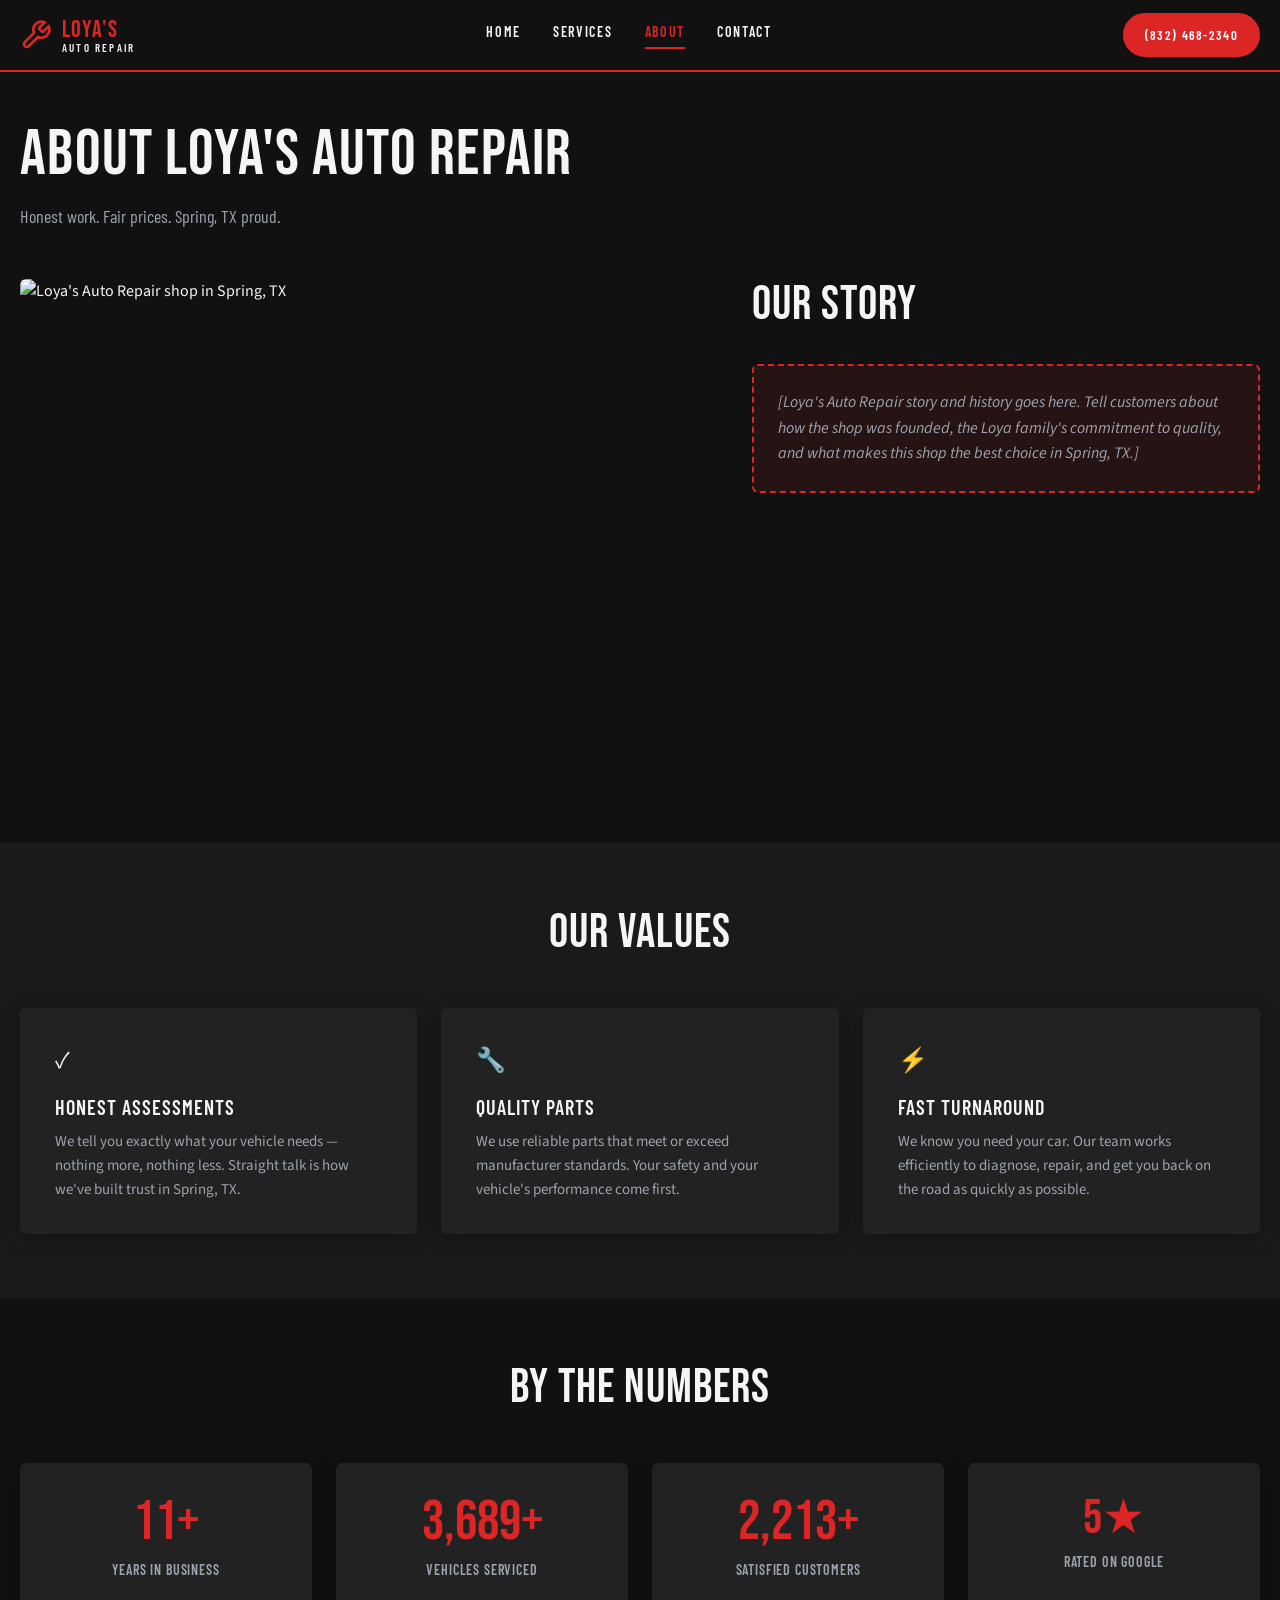
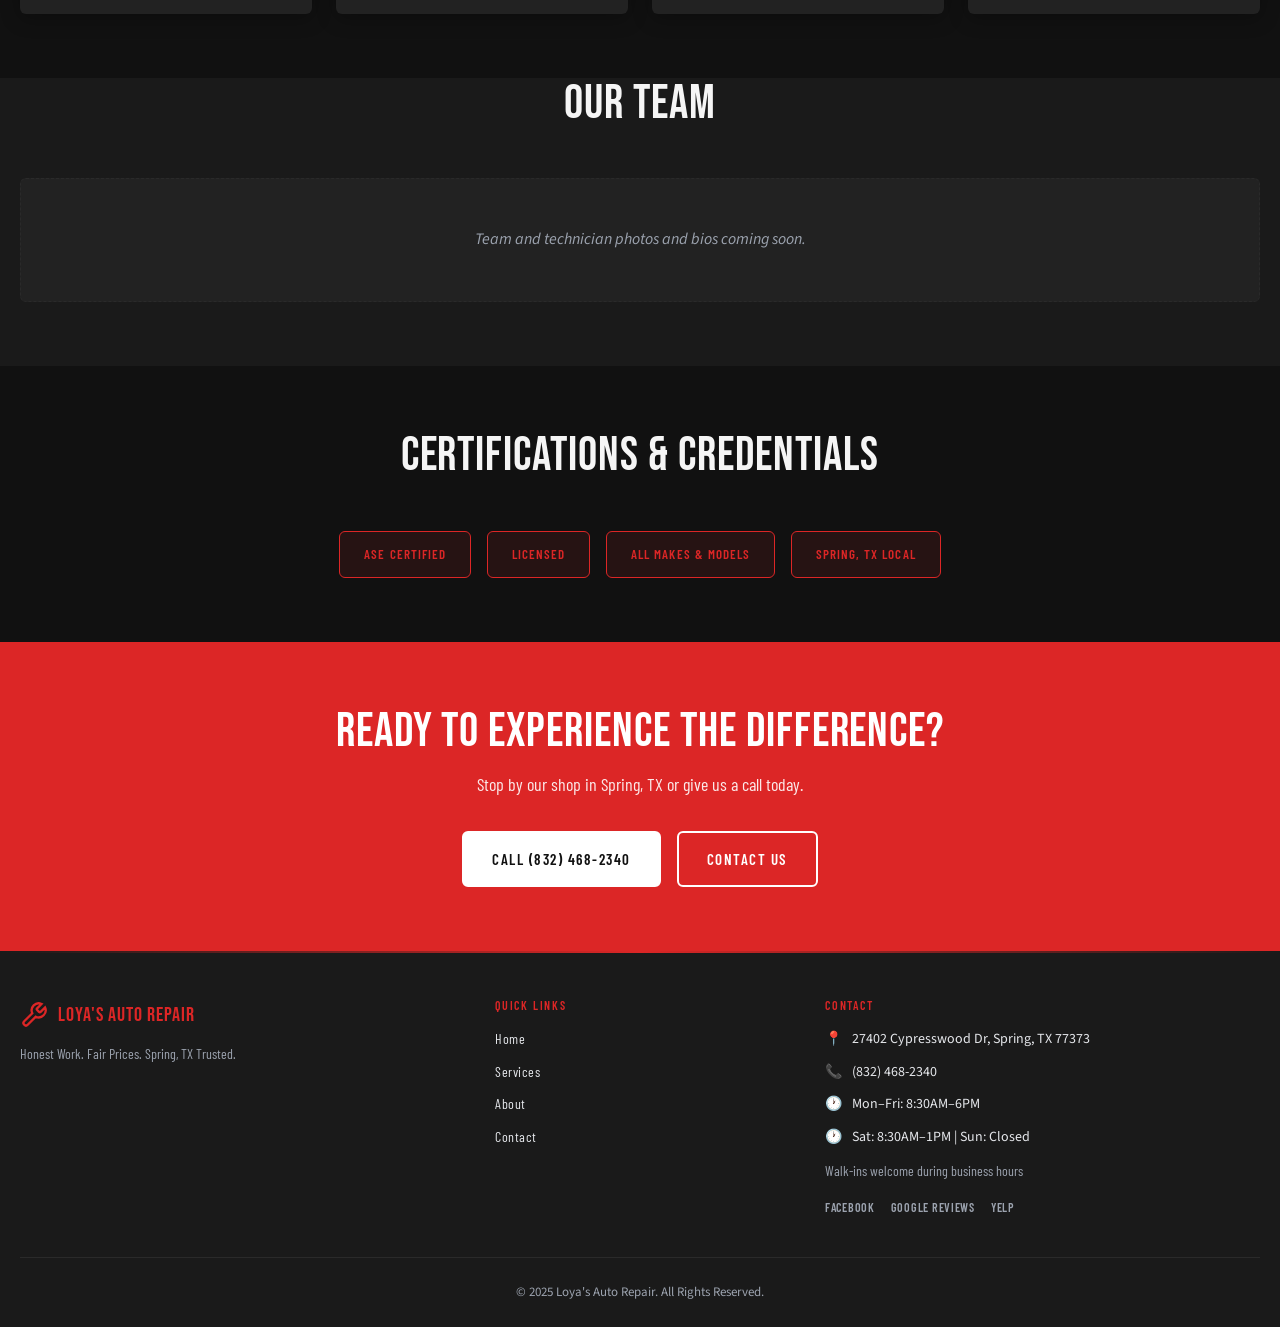
==== about.html @ 8fe856ef "Add Loya's Auto Repair multi-page website and Cursor skills" ====
<!DOCTYPE html>
<html lang="en">
<head>
  <meta charset="UTF-8">
  <meta name="viewport" content="width=device-width, initial-scale=1.0">
  <meta name="description" content="About Loya's Auto Repair — honest work, fair prices, and Spring, TX pride. Learn our story and values.">
  <title>About Us | Loya's Auto Repair — Spring, TX</title>
  <link rel="icon" type="image/svg+xml" href="data:image/svg+xml,%3Csvg xmlns='http://www.w3.org/2000/svg' viewBox='0 0 24 24' fill='none' stroke='%23dc2626' stroke-width='2'%3E%3Cpath d='M14.7 6.3a1 1 0 000 1.4l1.6 1.6a1 1 0 001.4 0l3.77-3.77a6 6 0 01-7.94 7.94l-6.91 6.91a2.12 2.12 0 01-3-3l6.91-6.91a6 6 0 017.94-7.94l-3.76 3.76z'/%3E%3C/svg%3E">
  <link rel="preconnect" href="https://fonts.googleapis.com">
  <link rel="preconnect" href="https://fonts.gstatic.com" crossorigin>
  <link href="https://fonts.googleapis.com/css2?family=Barlow+Condensed:wght@400;600&family=Bebas+Neue&family=Source+Sans+Pro:ital,wght@0,400;0,600;1,400&display=swap" rel="stylesheet">
  <link rel="stylesheet" href="style.css">
</head>
<body>

  <!-- ===================== NAVBAR ===================== -->
  <header class="navbar" role="banner">
    <div class="navbar__inner">
      <a href="index.html" class="navbar__logo" aria-label="Loya's Auto Repair — Home">
        <svg class="navbar__logo-icon" viewBox="0 0 24 24" fill="none" stroke="currentColor" stroke-width="2" aria-hidden="true">
          <path d="M14.7 6.3a1 1 0 000 1.4l1.6 1.6a1 1 0 001.4 0l3.77-3.77a6 6 0 01-7.94 7.94l-6.91 6.91a2.12 2.12 0 01-3-3l6.91-6.91a6 6 0 017.94-7.94l-3.76 3.76z"/>
        </svg>
        <div class="navbar__logo-text">
          <span class="navbar__logo-name">LOYA'S</span>
          <span class="navbar__logo-tag">Auto Repair</span>
        </div>
      </a>
      <nav class="navbar__nav" aria-label="Main navigation">
        <a href="index.html" class="navbar__link" data-nav-link>Home</a>
        <a href="services.html" class="navbar__link" data-nav-link>Services</a>
        <a href="about.html" class="navbar__link" data-nav-link>About</a>
        <a href="contact.html" class="navbar__link" data-nav-link>Contact</a>
      </nav>
      <div class="navbar__actions">
        <a href="tel:+18324682340" class="btn btn--primary btn--nav" aria-label="Call Loya's Auto Repair at 832-468-2340">(832) 468-2340</a>
      </div>
      <button class="navbar__toggle" aria-label="Open menu" aria-expanded="false" aria-controls="mobile-menu">
        <span class="navbar__toggle-bar"></span>
        <span class="navbar__toggle-bar"></span>
        <span class="navbar__toggle-bar"></span>
      </button>
    </div>
  </header>

  <nav id="mobile-menu" class="mobile-menu" aria-label="Mobile navigation">
    <a href="index.html" class="mobile-menu__link" data-nav-link>Home</a>
    <a href="services.html" class="mobile-menu__link" data-nav-link>Services</a>
    <a href="about.html" class="mobile-menu__link" data-nav-link>About</a>
    <a href="contact.html" class="mobile-menu__link" data-nav-link>Contact</a>
    <a href="tel:+18324682340" class="btn btn--primary">(832) 468-2340</a>
  </nav>

  <main>

    <!-- ===================== PAGE HERO ===================== -->
    <section class="page-hero">
      <div class="container animate-on-scroll">
        <h1 class="page-hero__title">ABOUT LOYA'S AUTO REPAIR</h1>
        <p class="page-hero__subtitle">Honest work. Fair prices. Spring, TX proud.</p>
      </div>
    </section>

    <!-- ===================== OUR STORY ===================== -->
    <section class="section" style="padding-top: 0;" aria-labelledby="story-heading">
      <div class="container">
        <div class="split split--50-50">
          <div class="animate-on-scroll">
            <img
              src="https://placehold.co/700x500/111111/dc2626?text=Loya's+Auto+Repair"
              alt="Loya's Auto Repair shop in Spring, TX"
              class="story-image"
              width="700"
              height="500"
              loading="lazy">
          </div>
          <div class="animate-on-scroll" data-delay="2">
            <h2 id="story-heading" class="section-title mb-2">OUR STORY</h2>

            <!-- ================================================
                 OUR STORY — ADD YOUR CONTENT HERE
                 Replace with real shop history and story.
                 ================================================ -->
            <p class="story-placeholder">
              [Loya's Auto Repair story and history goes here. Tell customers about how the shop was founded, the Loya family's commitment to quality, and what makes this shop the best choice in Spring, TX.]
            </p>
          </div>
        </div>
      </div>
    </section>

    <!-- ===================== OUR VALUES ===================== -->
    <section class="section" style="background: var(--bg-secondary);" aria-labelledby="values-heading">
      <div class="container">
        <div class="section-header animate-on-scroll">
          <h2 id="values-heading" class="section-title">OUR VALUES</h2>
        </div>
        <div class="values-grid">
          <article class="card animate-on-scroll" data-delay="1">
            <span class="feature-item__icon" style="font-size: 1.5rem; margin-bottom: 1rem; display: block;" aria-hidden="true">✓</span>
            <h3 class="card__title">Honest Assessments</h3>
            <p class="card__text">We tell you exactly what your vehicle needs — nothing more, nothing less. Straight talk is how we've built trust in Spring, TX.</p>
          </article>
          <article class="card animate-on-scroll" data-delay="2">
            <span class="feature-item__icon" style="font-size: 1.5rem; margin-bottom: 1rem; display: block;" aria-hidden="true">🔧</span>
            <h3 class="card__title">Quality Parts</h3>
            <p class="card__text">We use reliable parts that meet or exceed manufacturer standards. Your safety and your vehicle's performance come first.</p>
          </article>
          <article class="card animate-on-scroll" data-delay="3">
            <span class="feature-item__icon" style="font-size: 1.5rem; margin-bottom: 1rem; display: block;" aria-hidden="true">⚡</span>
            <h3 class="card__title">Fast Turnaround</h3>
            <p class="card__text">We know you need your car. Our team works efficiently to diagnose, repair, and get you back on the road as quickly as possible.</p>
          </article>
        </div>
      </div>
    </section>

    <!-- ===================== BY THE NUMBERS ===================== -->
    <section class="section" aria-labelledby="stats-heading">
      <div class="container">
        <div class="section-header animate-on-scroll">
          <h2 id="stats-heading" class="section-title">BY THE NUMBERS</h2>
        </div>
        <div class="stats-grid">
          <div class="stat-item animate-on-scroll" data-delay="1">
            <div class="stat-item__number" data-count="15" data-suffix="+">0</div>
            <div class="stat-item__label">Years in Business</div>
          </div>
          <div class="stat-item animate-on-scroll" data-delay="2">
            <div class="stat-item__number" data-count="5000" data-suffix="+">0</div>
            <div class="stat-item__label">Vehicles Serviced</div>
          </div>
          <div class="stat-item animate-on-scroll" data-delay="3">
            <div class="stat-item__number" data-count="3000" data-suffix="+">0</div>
            <div class="stat-item__label">Satisfied Customers</div>
          </div>
          <div class="stat-item animate-on-scroll" data-delay="4">
            <div class="stat-item__number" style="font-size: clamp(2rem, 4vw, 3rem);">5★</div>
            <div class="stat-item__label">Rated on Google</div>
          </div>
        </div>
      </div>
    </section>

    <!-- ===================== TEAM ===================== -->
    <!-- Add team/technician photos and bios when ready -->
    <section class="section" style="background: var(--bg-secondary); padding-top: 0;" aria-labelledby="team-heading">
      <div class="container">
        <div class="section-header animate-on-scroll">
          <h2 id="team-heading" class="section-title">OUR TEAM</h2>
        </div>
        <div class="team-placeholder animate-on-scroll">
          <p>Team and technician photos and bios coming soon.</p>
        </div>
      </div>
    </section>

    <!-- ===================== CERTIFICATIONS ===================== -->
    <!-- Update with real certifications -->
    <section class="section" aria-labelledby="cert-heading">
      <div class="container">
        <div class="section-header animate-on-scroll">
          <h2 id="cert-heading" class="section-title">CERTIFICATIONS &amp; CREDENTIALS</h2>
        </div>
        <div class="cert-row animate-on-scroll">
          <span class="cert-badge">ASE Certified</span>
          <span class="cert-badge">Licensed</span>
          <span class="cert-badge">All Makes &amp; Models</span>
          <span class="cert-badge">Spring, TX Local</span>
        </div>
      </div>
    </section>

    <!-- ===================== CTA ===================== -->
    <section class="cta-banner" aria-labelledby="about-cta">
      <div class="container animate-on-scroll">
        <h2 id="about-cta" class="cta-banner__title">READY TO EXPERIENCE THE DIFFERENCE?</h2>
        <p class="cta-banner__text">Stop by our shop in Spring, TX or give us a call today.</p>
        <div class="btn-group">
          <a href="tel:+18324682340" class="btn btn--white">Call (832) 468-2340</a>
          <a href="contact.html" class="btn btn--outline-white">Contact Us</a>
        </div>
      </div>
    </section>

  </main>

  <!-- ===================== FOOTER ===================== -->
  <footer class="footer" role="contentinfo">
    <div class="container">
      <div class="footer__grid">
        <div>
          <div class="footer__logo">
            <svg width="28" height="28" viewBox="0 0 24 24" fill="none" stroke="#dc2626" stroke-width="2" aria-hidden="true">
              <path d="M14.7 6.3a1 1 0 000 1.4l1.6 1.6a1 1 0 001.4 0l3.77-3.77a6 6 0 01-7.94 7.94l-6.91 6.91a2.12 2.12 0 01-3-3l6.91-6.91a6 6 0 017.94-7.94l-3.76 3.76z"/>
            </svg>
            <span class="navbar__logo-name" style="font-size: 1.25rem;">LOYA'S AUTO REPAIR</span>
          </div>
          <p class="footer__tagline">Honest Work. Fair Prices. Spring, TX Trusted.</p>
        </div>
        <div>
          <h3 class="footer__heading">Quick Links</h3>
          <nav class="footer__links" aria-label="Footer navigation">
            <a href="index.html" class="footer__link">Home</a>
            <a href="services.html" class="footer__link">Services</a>
            <a href="about.html" class="footer__link">About</a>
            <a href="contact.html" class="footer__link">Contact</a>
          </nav>
        </div>
        <div>
          <h3 class="footer__heading">Contact</h3>
          <div class="footer__contact-item">
            <span aria-hidden="true">📍</span>
            <a href="https://www.google.com/maps/search/?api=1&query=27402+Cypresswood+Dr,+Spring,+TX+77373" target="_blank" rel="noopener noreferrer">27402 Cypresswood Dr, Spring, TX 77373</a>
          </div>
          <div class="footer__contact-item">
            <span aria-hidden="true">📞</span>
            <a href="tel:+18324682340">(832) 468-2340</a>
          </div>
          <div class="footer__contact-item">
            <span aria-hidden="true">🕐</span>
            <span>Mon–Fri: 8:30AM–6PM</span>
          </div>
          <div class="footer__contact-item">
            <span aria-hidden="true">🕐</span>
            <span>Sat: 8:30AM–1PM | Sun: Closed</span>
          </div>
          <p class="footer__tagline" style="margin-top: 0.75rem;">Walk-ins welcome during business hours</p>
          <div class="footer__social">
            <a href="#" class="footer__social-link" aria-label="Facebook (placeholder)">Facebook</a>
            <a href="#" class="footer__social-link" aria-label="Google Reviews (placeholder)">Google Reviews</a>
            <a href="#" class="footer__social-link" aria-label="Yelp (placeholder)">Yelp</a>
          </div>
        </div>
      </div>
      <div class="footer__bottom">
        <p>&copy; 2025 Loya's Auto Repair. All Rights Reserved.</p>
      </div>
    </div>
  </footer>

  <script src="main.js"></script>
</body>
</html>
---- style.css ----
/* ==========================================================================
   Loya's Auto Repair — Shared Styles
   Mobile-first | Breakpoints: 480px | 768px | 1024px | 1280px
   ========================================================================== */

/* --------------------------------------------------------------------------
   CSS Variables
   -------------------------------------------------------------------------- */
:root {
  --bg-primary: #111111;
  --bg-secondary: #1a1a1a;
  --bg-card: #222222;
  --bg-light: #f5f5f5;
  --accent: #dc2626;
  --accent-hover: #ef4444;
  --accent-light: rgba(220, 38, 38, 0.1);
  --silver: #9ca3af;
  --silver-light: #e5e7eb;
  --text-primary: #f5f5f5;
  --text-dark: #111111;
  --text-secondary: #9ca3af;
  --border: #2a2a2a;
  --radius: 6px;
  --font-display: 'Bebas Neue', sans-serif;
  --font-sub: 'Barlow Condensed', sans-serif;
  --font-body: 'Source Sans Pro', sans-serif;
  --shadow: 0 4px 20px rgba(0, 0, 0, 0.3);
  --shadow-hover: 0 8px 32px rgba(0, 0, 0, 0.5);
  --nav-height: 72px;
  --transition: 0.25s ease;
}

/* --------------------------------------------------------------------------
   Reset & Base
   -------------------------------------------------------------------------- */
*,
*::before,
*::after {
  box-sizing: border-box;
  margin: 0;
  padding: 0;
}

html {
  scroll-behavior: smooth;
  -webkit-text-size-adjust: 100%;
}

body {
  font-family: var(--font-body);
  font-size: 1rem;
  line-height: 1.6;
  color: var(--text-primary);
  background-color: var(--bg-primary);
  overflow-x: hidden;
}

img,
svg {
  display: block;
  max-width: 100%;
}

a {
  color: inherit;
  text-decoration: none;
}

ul {
  list-style: none;
}

button,
input,
select,
textarea {
  font: inherit;
  color: inherit;
}

/* Focus styles */
:focus-visible {
  outline: 2px solid var(--accent);
  outline-offset: 3px;
}

/* --------------------------------------------------------------------------
   Typography
   -------------------------------------------------------------------------- */
h1, h2, h3, h4 {
  font-family: var(--font-display);
  font-weight: 400;
  line-height: 1.1;
  letter-spacing: 0.02em;
}

.section-label {
  font-family: var(--font-sub);
  font-weight: 600;
  font-size: 0.875rem;
  letter-spacing: 0.15em;
  text-transform: uppercase;
  color: var(--accent);
}

.section-title {
  font-size: clamp(2rem, 5vw, 3rem);
  margin-bottom: 0.75rem;
}

.section-subtitle {
  font-family: var(--font-sub);
  font-size: 1.125rem;
  font-weight: 400;
  color: var(--text-secondary);
  max-width: 600px;
}

/* --------------------------------------------------------------------------
   Layout Utilities
   -------------------------------------------------------------------------- */
.container {
  width: 100%;
  max-width: 1280px;
  margin: 0 auto;
  padding: 0 1.25rem;
}

.section {
  padding: 4rem 0;
}

.section-header {
  text-align: center;
  margin-bottom: 3rem;
}

.section-header .section-subtitle {
  margin: 0.5rem auto 0;
}

/* --------------------------------------------------------------------------
   Buttons
   -------------------------------------------------------------------------- */
.btn {
  display: inline-flex;
  align-items: center;
  justify-content: center;
  gap: 0.5rem;
  font-family: var(--font-sub);
  font-weight: 600;
  font-size: 0.9375rem;
  letter-spacing: 0.1em;
  text-transform: uppercase;
  padding: 0.875rem 1.75rem;
  border-radius: var(--radius);
  border: 2px solid transparent;
  cursor: pointer;
  transition: background var(--transition), color var(--transition),
    border-color var(--transition), transform var(--transition),
    box-shadow var(--transition);
  white-space: nowrap;
}

.btn:hover {
  transform: translateY(-2px);
}

.btn--primary {
  background: var(--accent);
  color: #fff;
  border-color: var(--accent);
}

.btn--primary:hover {
  background: var(--accent-hover);
  border-color: var(--accent-hover);
}

.btn--outline-white {
  background: transparent;
  color: #fff;
  border-color: #fff;
}

.btn--outline-white:hover {
  background: #fff;
  color: var(--text-dark);
}

.btn--outline-red {
  background: transparent;
  color: var(--accent);
  border-color: var(--accent);
}

.btn--outline-red:hover {
  background: var(--accent);
  color: #fff;
}

.btn--white {
  background: #fff;
  color: var(--text-dark);
  border-color: #fff;
}

.btn--white:hover {
  background: var(--silver-light);
}

.btn--nav {
  padding: 0.625rem 1.25rem;
  border-radius: 999px;
  font-size: 0.8125rem;
}

.btn-group {
  display: flex;
  flex-wrap: wrap;
  gap: 1rem;
}

/* --------------------------------------------------------------------------
   Navbar
   -------------------------------------------------------------------------- */
.navbar {
  position: fixed;
  top: 0;
  left: 0;
  right: 0;
  z-index: 1000;
  height: var(--nav-height);
  background: var(--bg-primary);
  border-bottom: 2px solid var(--accent);
}

.navbar__inner {
  display: flex;
  align-items: center;
  justify-content: space-between;
  height: 100%;
  max-width: 1280px;
  margin: 0 auto;
  padding: 0 1.25rem;
}

.navbar__logo {
  display: flex;
  align-items: center;
  gap: 0.625rem;
}

.navbar__logo-icon {
  width: 32px;
  height: 32px;
  flex-shrink: 0;
  color: var(--accent);
}

.navbar__logo-text {
  display: flex;
  flex-direction: column;
  line-height: 1;
}

.navbar__logo-name {
  font-family: var(--font-display);
  font-size: 1.5rem;
  color: var(--accent);
  letter-spacing: 0.05em;
}

.navbar__logo-tag {
  font-family: var(--font-sub);
  font-weight: 600;
  font-size: 0.6875rem;
  letter-spacing: 0.2em;
  text-transform: uppercase;
  color: var(--text-primary);
}

.navbar__nav {
  display: none;
  align-items: center;
  gap: 2rem;
}

.navbar__link {
  font-family: var(--font-sub);
  font-weight: 600;
  font-size: 0.875rem;
  letter-spacing: 0.12em;
  text-transform: uppercase;
  color: var(--text-primary);
  padding-bottom: 4px;
  border-bottom: 2px solid transparent;
  transition: color var(--transition), border-color var(--transition);
}

.navbar__link:hover,
.navbar__link--active {
  color: var(--accent);
}

.navbar__link--active {
  border-bottom-color: var(--accent);
}

.navbar__actions {
  display: none;
  align-items: center;
  gap: 1.5rem;
}

.navbar__toggle {
  display: flex;
  flex-direction: column;
  justify-content: center;
  gap: 5px;
  width: 44px;
  height: 44px;
  background: none;
  border: none;
  cursor: pointer;
  padding: 8px;
}

.navbar__toggle-bar {
  display: block;
  width: 100%;
  height: 2px;
  background: var(--text-primary);
  transition: transform var(--transition), opacity var(--transition);
}

.navbar__toggle[aria-expanded="true"] .navbar__toggle-bar:nth-child(1) {
  transform: translateY(7px) rotate(45deg);
}

.navbar__toggle[aria-expanded="true"] .navbar__toggle-bar:nth-child(2) {
  opacity: 0;
}

.navbar__toggle[aria-expanded="true"] .navbar__toggle-bar:nth-child(3) {
  transform: translateY(-7px) rotate(-45deg);
}

/* Mobile menu */
.mobile-menu {
  position: fixed;
  top: var(--nav-height);
  left: 0;
  right: 0;
  bottom: 0;
  background: var(--bg-primary);
  z-index: 999;
  display: flex;
  flex-direction: column;
  align-items: center;
  justify-content: center;
  gap: 2rem;
  transform: translateY(-100%);
  opacity: 0;
  visibility: hidden;
  transition: transform 0.35s ease, opacity 0.35s ease, visibility 0.35s;
}

.mobile-menu.is-open {
  transform: translateY(0);
  opacity: 1;
  visibility: visible;
}

.mobile-menu__link {
  font-family: var(--font-sub);
  font-weight: 600;
  font-size: 1.5rem;
  letter-spacing: 0.15em;
  text-transform: uppercase;
  color: var(--text-primary);
  transition: color var(--transition);
}

.mobile-menu__link:hover,
.mobile-menu__link--active {
  color: var(--accent);
}

@media (min-width: 1024px) {
  .navbar__nav,
  .navbar__actions {
    display: flex;
  }

  .navbar__toggle {
    display: none;
  }
}

/* --------------------------------------------------------------------------
   Hero — Home
   -------------------------------------------------------------------------- */
.hero {
  position: relative;
  min-height: 100vh;
  display: flex;
  align-items: center;
  padding-top: var(--nav-height);
  background-color: var(--bg-primary);
  overflow: hidden;
}

/* Mechanical gear texture — CSS only */
.hero::before {
  content: '';
  position: absolute;
  inset: 0;
  background-image: url("data:image/svg+xml,%3Csvg xmlns='http://www.w3.org/2000/svg' width='80' height='80' viewBox='0 0 80 80'%3E%3Cg fill='none' stroke='%23ffffff' stroke-width='1'%3E%3Ccircle cx='40' cy='40' r='18'/%3E%3Ccircle cx='40' cy='40' r='8'/%3E%3Cpath d='M40 22v-6M40 64v-6M22 40h-6M64 40h-6M28.3 28.3l-4.2-4.2M55.9 55.9l-4.2-4.2M28.3 51.7l-4.2 4.2M55.9 24.1l-4.2 4.2'/%3E%3Crect x='36' y='10' width='8' height='6' rx='1'/%3E%3Crect x='36' y='64' width='8' height='6' rx='1'/%3E%3Crect x='10' y='36' width='6' height='8' rx='1'/%3E%3Crect x='64' y='36' width='6' height='8' rx='1'/%3E%3C/g%3E%3C/svg%3E");
  background-size: 80px 80px;
  opacity: 0.02;
  pointer-events: none;
}

.hero__content {
  position: relative;
  z-index: 1;
  max-width: 700px;
  padding: 3rem 0;
}

.hero__label {
  margin-bottom: 1rem;
}

.hero__title {
  font-size: clamp(2.75rem, 8vw, 5rem);
  margin-bottom: 1.25rem;
}

.hero__subtitle {
  font-family: var(--font-sub);
  font-size: clamp(1rem, 2.5vw, 1.25rem);
  font-weight: 400;
  color: var(--silver-light);
  margin-bottom: 2rem;
  max-width: 540px;
  line-height: 1.5;
}

.hero__badges {
  display: flex;
  flex-wrap: wrap;
  gap: 1.25rem 2rem;
  margin-top: 2.5rem;
}

.hero__badge {
  display: flex;
  align-items: center;
  gap: 0.5rem;
  font-family: var(--font-sub);
  font-size: 0.8125rem;
  font-weight: 600;
  letter-spacing: 0.08em;
  text-transform: uppercase;
  color: var(--silver-light);
}

.hero__badge-icon {
  color: var(--accent);
  font-size: 1rem;
}

.hero__scroll {
  position: absolute;
  bottom: 2rem;
  left: 50%;
  transform: translateX(-50%);
  color: var(--accent);
  animation: bounce 2s infinite;
}

@keyframes bounce {
  0%, 100% { transform: translateX(-50%) translateY(0); }
  50% { transform: translateX(-50%) translateY(8px); }
}

/* Page hero (inner pages) */
.page-hero {
  padding: calc(var(--nav-height) + 3rem) 0 3rem;
  background: var(--bg-primary);
  position: relative;
}

.page-hero--accent {
  border-left: 4px solid var(--accent);
  padding-left: 1.5rem;
}

.page-hero__title {
  font-size: clamp(2.5rem, 6vw, 4rem);
  margin-bottom: 0.75rem;
}

.page-hero__subtitle {
  font-family: var(--font-sub);
  font-size: 1.125rem;
  color: var(--text-secondary);
  max-width: 600px;
}

/* --------------------------------------------------------------------------
   Quick Info Bar
   -------------------------------------------------------------------------- */
.info-bar {
  background: var(--bg-secondary);
  padding: 1.5rem 0;
  border-top: 1px solid var(--border);
  border-bottom: 1px solid var(--border);
}

.info-bar__grid {
  display: grid;
  grid-template-columns: 1fr 1fr;
  gap: 1.25rem;
}

.info-bar__item {
  display: flex;
  align-items: flex-start;
  gap: 0.75rem;
}

.info-bar__icon {
  color: var(--accent);
  font-size: 1.125rem;
  flex-shrink: 0;
  margin-top: 2px;
}

.info-bar__text {
  font-family: var(--font-sub);
  font-size: 0.8125rem;
  font-weight: 600;
  letter-spacing: 0.04em;
  line-height: 1.4;
}

.info-bar__item a:hover {
  color: var(--accent);
}

@media (min-width: 768px) {
  .info-bar__grid {
    grid-template-columns: repeat(4, 1fr);
  }
}

/* --------------------------------------------------------------------------
   Service Cards
   -------------------------------------------------------------------------- */
.cards-grid {
  display: grid;
  grid-template-columns: 1fr;
  gap: 1.5rem;
}

.card {
  background: var(--bg-card);
  border-radius: var(--radius);
  padding: 2rem;
  box-shadow: var(--shadow);
  border-left: 3px solid transparent;
  transition: transform var(--transition), box-shadow var(--transition),
    border-color var(--transition);
}

.card:hover {
  transform: translateY(-4px);
  box-shadow: var(--shadow-hover);
  border-left-color: var(--accent);
}

.card__icon {
  width: 48px;
  height: 48px;
  color: var(--accent);
  margin-bottom: 1.25rem;
}

.card__title {
  font-family: var(--font-sub);
  font-weight: 600;
  font-size: 1.25rem;
  letter-spacing: 0.05em;
  text-transform: uppercase;
  margin-bottom: 0.75rem;
}

.card__text {
  color: var(--text-secondary);
  font-size: 0.9375rem;
}

@media (min-width: 768px) {
  .cards-grid {
    grid-template-columns: repeat(2, 1fr);
  }
}

@media (min-width: 1024px) {
  .cards-grid--4 {
    grid-template-columns: repeat(4, 1fr);
  }
}

/* --------------------------------------------------------------------------
   Split Sections
   -------------------------------------------------------------------------- */
.split {
  display: grid;
  grid-template-columns: 1fr;
  gap: 2rem;
  align-items: stretch;
}

.split__panel {
  padding: 2.5rem;
  border-radius: var(--radius);
}

.split__panel--dark {
  background: var(--bg-card);
  position: relative;
  overflow: hidden;
  display: flex;
  flex-direction: column;
  justify-content: center;
}

.split__wrench-bg {
  position: absolute;
  right: -20px;
  bottom: -20px;
  width: 200px;
  height: 200px;
  color: #fff;
  opacity: 0.04;
  pointer-events: none;
}

.split__quote {
  font-size: clamp(1.75rem, 4vw, 2.5rem);
  position: relative;
  z-index: 1;
  margin-bottom: 1rem;
}

.split__accent-line {
  width: 60px;
  height: 3px;
  background: var(--accent);
  margin-bottom: 2rem;
}

.feature-list {
  display: flex;
  flex-direction: column;
  gap: 1.75rem;
}

.feature-item {
  display: flex;
  gap: 1rem;
}

.feature-item__icon {
  font-size: 1.25rem;
  flex-shrink: 0;
  margin-top: 2px;
}

.feature-item__title {
  font-family: var(--font-sub);
  font-weight: 600;
  font-size: 1.0625rem;
  letter-spacing: 0.04em;
  text-transform: uppercase;
  margin-bottom: 0.375rem;
}

.feature-item__text {
  color: var(--text-secondary);
  font-size: 0.9375rem;
}

@media (min-width: 1024px) {
  .split--45-55 {
    grid-template-columns: 45fr 55fr;
  }

  .split--50-50 {
    grid-template-columns: 1fr 1fr;
  }
}

/* --------------------------------------------------------------------------
   Hours Table
   -------------------------------------------------------------------------- */
.hours-table {
  width: 100%;
}

.hours-table tr {
  border-bottom: 1px solid var(--border);
}

.hours-table td {
  padding: 0.75rem 0;
  font-family: var(--font-sub);
  font-size: 1rem;
}

.hours-table td:first-child {
  font-weight: 600;
  letter-spacing: 0.04em;
}

.hours-table td:last-child {
  text-align: right;
  color: var(--silver-light);
}

.hours-table tr.hours--saturday td {
  color: var(--accent);
}

.hours-table tr.hours--sunday td {
  color: var(--text-secondary);
  font-style: italic;
}

.hours-note {
  margin-top: 1.25rem;
  font-size: 0.875rem;
  color: var(--text-secondary);
  font-style: italic;
}

/* --------------------------------------------------------------------------
   Map Embed
   -------------------------------------------------------------------------- */
.map-embed {
  width: 100%;
  height: 250px;
  border: none;
  border-radius: var(--radius);
  margin-top: 1.5rem;
  filter: grayscale(30%);
}

.map-embed:hover {
  filter: grayscale(0%);
}

/* --------------------------------------------------------------------------
   CTA Banner
   -------------------------------------------------------------------------- */
.cta-banner {
  background: var(--accent);
  padding: 4rem 0;
  text-align: center;
}

.cta-banner__title {
  font-size: clamp(2rem, 5vw, 3rem);
  color: #fff;
  margin-bottom: 0.75rem;
}

.cta-banner__text {
  font-family: var(--font-sub);
  font-size: 1.125rem;
  color: rgba(255, 255, 255, 0.9);
  margin-bottom: 2rem;
  max-width: 560px;
  margin-left: auto;
  margin-right: auto;
}

.cta-banner .btn-group {
  justify-content: center;
}

/* --------------------------------------------------------------------------
   Testimonials
   -------------------------------------------------------------------------- */
.testimonials-grid {
  display: grid;
  grid-template-columns: 1fr;
  gap: 1.5rem;
}

.testimonial-card {
  background: var(--bg-card);
  border-radius: var(--radius);
  padding: 2rem;
  box-shadow: var(--shadow);
  position: relative;
}

.testimonial-card__quote-mark {
  font-family: var(--font-display);
  font-size: 4rem;
  color: var(--accent);
  line-height: 1;
  margin-bottom: -0.5rem;
}

.testimonial-card__stars {
  color: #fbbf24;
  font-size: 1rem;
  letter-spacing: 2px;
  margin-bottom: 1rem;
}

.testimonial-card__text {
  font-style: italic;
  color: var(--silver-light);
  margin-bottom: 1.25rem;
  font-size: 0.9375rem;
}

.testimonial-card__author {
  font-family: var(--font-sub);
  font-weight: 600;
  letter-spacing: 0.08em;
  text-transform: uppercase;
  font-size: 0.875rem;
}

@media (min-width: 768px) {
  .testimonials-grid {
    grid-template-columns: repeat(3, 1fr);
  }
}

/* --------------------------------------------------------------------------
   Services Page — Alternating Rows
   -------------------------------------------------------------------------- */
.service-row {
  display: grid;
  grid-template-columns: 1fr;
  gap: 1rem;
  padding: 2.5rem 0;
  border-bottom: 1px solid var(--border);
  align-items: start;
}

.service-row__number {
  font-family: var(--font-display);
  font-size: 3rem;
  color: var(--accent);
  line-height: 1;
}

.service-row__title {
  font-family: var(--font-sub);
  font-weight: 600;
  font-size: 1.375rem;
  letter-spacing: 0.04em;
  text-transform: uppercase;
  margin-bottom: 0.75rem;
}

.service-row__desc {
  color: var(--text-secondary);
  margin-bottom: 1rem;
}

.service-row__link {
  font-family: var(--font-sub);
  font-weight: 600;
  font-size: 0.875rem;
  letter-spacing: 0.08em;
  text-transform: uppercase;
  color: var(--accent);
  transition: color var(--transition);
}

.service-row__link:hover {
  color: var(--accent-hover);
}

@media (min-width: 768px) {
  .service-row {
    grid-template-columns: 80px 1fr;
    gap: 2rem;
  }

  .service-row--right .service-row__number {
    order: 2;
    text-align: right;
  }

  .service-row--right .service-row__content {
    order: 1;
    text-align: right;
  }
}

/* Brands grid */
.brands-grid {
  display: flex;
  flex-wrap: wrap;
  gap: 0.75rem;
  justify-content: center;
}

.brand-badge {
  font-family: var(--font-sub);
  font-weight: 600;
  font-size: 0.875rem;
  letter-spacing: 0.06em;
  text-transform: uppercase;
  padding: 0.625rem 1.25rem;
  background: var(--bg-card);
  border: 1px solid var(--border);
  border-radius: var(--radius);
  transition: border-color var(--transition), color var(--transition);
}

.brand-badge:hover {
  border-color: var(--accent);
  color: var(--accent);
}

/* --------------------------------------------------------------------------
   About Page
   -------------------------------------------------------------------------- */
.story-placeholder {
  padding: 1.5rem;
  border: 2px dashed var(--accent);
  border-radius: var(--radius);
  color: var(--text-secondary);
  font-style: italic;
  margin: 1.5rem 0;
  background: var(--accent-light);
}

.story-image {
  width: 100%;
  border-radius: var(--radius);
  aspect-ratio: 7 / 5;
  object-fit: cover;
}

.values-grid {
  display: grid;
  grid-template-columns: 1fr;
  gap: 1.5rem;
}

@media (min-width: 768px) {
  .values-grid {
    grid-template-columns: repeat(3, 1fr);
  }
}

/* Stats count-up */
.stats-grid {
  display: grid;
  grid-template-columns: repeat(2, 1fr);
  gap: 1.5rem;
  text-align: center;
}

.stat-item {
  background: var(--bg-card);
  padding: 2rem 1rem;
  border-radius: var(--radius);
  box-shadow: var(--shadow);
}

.stat-item__number {
  font-family: var(--font-display);
  font-size: clamp(2.5rem, 5vw, 3.5rem);
  color: var(--accent);
  line-height: 1;
  margin-bottom: 0.5rem;
}

.stat-item__label {
  font-family: var(--font-sub);
  font-weight: 600;
  font-size: 0.875rem;
  letter-spacing: 0.06em;
  text-transform: uppercase;
  color: var(--text-secondary);
}

@media (min-width: 768px) {
  .stats-grid {
    grid-template-columns: repeat(4, 1fr);
  }
}

/* Certifications */
.cert-row {
  display: flex;
  flex-wrap: wrap;
  gap: 1rem;
  justify-content: center;
}

.cert-badge {
  font-family: var(--font-sub);
  font-weight: 600;
  font-size: 0.8125rem;
  letter-spacing: 0.08em;
  text-transform: uppercase;
  padding: 0.75rem 1.5rem;
  background: var(--accent-light);
  border: 1px solid var(--accent);
  color: var(--accent);
  border-radius: var(--radius);
}

.team-placeholder {
  text-align: center;
  padding: 3rem 2rem;
  background: var(--bg-card);
  border-radius: var(--radius);
  border: 1px dashed var(--border);
  color: var(--text-secondary);
  font-style: italic;
}

/* --------------------------------------------------------------------------
   Contact Page
   -------------------------------------------------------------------------- */
.contact-grid {
  display: grid;
  grid-template-columns: 1fr;
  gap: 3rem;
}

.contact-info__phone {
  font-family: var(--font-display);
  font-size: 2rem;
  color: var(--accent);
  margin: 1rem 0;
  display: block;
}

.contact-info__phone:hover {
  color: var(--accent-hover);
}

.contact-info__block {
  margin-bottom: 2rem;
}

.contact-info__label {
  font-family: var(--font-sub);
  font-weight: 600;
  font-size: 0.75rem;
  letter-spacing: 0.15em;
  text-transform: uppercase;
  color: var(--accent);
  margin-bottom: 0.5rem;
}

.contact-form {
  background: var(--bg-card);
  padding: 2rem;
  border-radius: var(--radius);
  box-shadow: var(--shadow);
}

.form-group {
  margin-bottom: 1.25rem;
}

.form-group label {
  display: block;
  font-family: var(--font-sub);
  font-weight: 600;
  font-size: 0.8125rem;
  letter-spacing: 0.06em;
  text-transform: uppercase;
  margin-bottom: 0.5rem;
}

.form-group label .required {
  color: var(--accent);
}

.form-group input,
.form-group select,
.form-group textarea {
  width: 100%;
  padding: 0.75rem 1rem;
  background: var(--bg-secondary);
  border: 1px solid var(--border);
  border-radius: var(--radius);
  color: var(--text-primary);
  transition: border-color var(--transition);
}

.form-group input:focus,
.form-group select:focus,
.form-group textarea:focus {
  border-color: var(--accent);
  outline: none;
}

.form-group input.error,
.form-group select.error,
.form-group textarea.error {
  border-color: var(--accent);
}

.form-error {
  display: block;
  color: var(--accent-hover);
  font-size: 0.8125rem;
  margin-top: 0.375rem;
  min-height: 1.25rem;
}

.form-group textarea {
  min-height: 120px;
  resize: vertical;
}

.form-row {
  display: grid;
  grid-template-columns: 1fr;
  gap: 1.25rem;
}

.form-success {
  display: none;
  background: var(--accent-light);
  border: 1px solid var(--accent);
  border-radius: var(--radius);
  padding: 1.5rem;
  text-align: center;
  margin-top: 1.5rem;
}

.form-success.is-visible {
  display: block;
}

.form-success p {
  margin-bottom: 0.5rem;
}

.form-success a {
  color: var(--accent);
  font-weight: 600;
}

@media (min-width: 768px) {
  .form-row--2 {
    grid-template-columns: 1fr 1fr;
  }
}

@media (min-width: 1024px) {
  .contact-grid {
    grid-template-columns: 1fr 1fr;
  }
}

/* --------------------------------------------------------------------------
   Footer
   -------------------------------------------------------------------------- */
.footer {
  background: var(--bg-secondary);
  padding: 3rem 0 1.5rem;
  position: relative;
}

.footer::before {
  content: '';
  position: absolute;
  top: 0;
  left: 0;
  right: 0;
  height: 2px;
  background: linear-gradient(90deg, transparent, var(--accent), transparent);
}

.footer__grid {
  display: grid;
  grid-template-columns: 1fr;
  gap: 2.5rem;
  margin-bottom: 2.5rem;
}

.footer__logo {
  display: flex;
  align-items: center;
  gap: 0.625rem;
  margin-bottom: 0.75rem;
}

.footer__tagline {
  font-family: var(--font-sub);
  font-size: 0.875rem;
  color: var(--text-secondary);
}

.footer__heading {
  font-family: var(--font-sub);
  font-weight: 600;
  font-size: 0.75rem;
  letter-spacing: 0.15em;
  text-transform: uppercase;
  color: var(--accent);
  margin-bottom: 1rem;
}

.footer__links {
  display: flex;
  flex-direction: column;
  gap: 0.625rem;
}

.footer__link {
  font-family: var(--font-sub);
  font-size: 0.875rem;
  letter-spacing: 0.04em;
  color: var(--silver-light);
  transition: color var(--transition);
}

.footer__link:hover {
  color: var(--accent);
}

.footer__contact-item {
  display: flex;
  gap: 0.625rem;
  margin-bottom: 0.625rem;
  font-size: 0.875rem;
  color: var(--silver-light);
}

.footer__contact-item a:hover {
  color: var(--accent);
}

.footer__social {
  display: flex;
  gap: 1rem;
  margin-top: 1rem;
}

.footer__social-link {
  font-family: var(--font-sub);
  font-size: 0.75rem;
  font-weight: 600;
  letter-spacing: 0.06em;
  text-transform: uppercase;
  color: var(--text-secondary);
  transition: color var(--transition);
}

.footer__social-link:hover {
  color: var(--accent);
}

.footer__bottom {
  border-top: 1px solid var(--border);
  padding-top: 1.5rem;
  text-align: center;
  font-size: 0.8125rem;
  color: var(--text-secondary);
}

@media (min-width: 768px) {
  .footer__grid {
    grid-template-columns: repeat(2, 1fr);
  }
}

@media (min-width: 1024px) {
  .footer__grid {
    grid-template-columns: 1.5fr 1fr 1.5fr;
  }
}

/* --------------------------------------------------------------------------
   Scroll Animations
   -------------------------------------------------------------------------- */
.animate-on-scroll {
  opacity: 0;
  transform: translateY(24px);
  transition: opacity 0.6s ease, transform 0.6s ease;
}

.animate-on-scroll.is-visible {
  opacity: 1;
  transform: translateY(0);
}

.animate-on-scroll[data-delay="1"] { transition-delay: 0.1s; }
.animate-on-scroll[data-delay="2"] { transition-delay: 0.2s; }
.animate-on-scroll[data-delay="3"] { transition-delay: 0.3s; }
.animate-on-scroll[data-delay="4"] { transition-delay: 0.4s; }

/* Hero stagger */
.hero .animate-on-scroll[data-delay="1"] { transition-delay: 0.15s; }
.hero .animate-on-scroll[data-delay="2"] { transition-delay: 0.3s; }
.hero .animate-on-scroll[data-delay="3"] { transition-delay: 0.45s; }
.hero .animate-on-scroll[data-delay="4"] { transition-delay: 0.6s; }
.hero .animate-on-scroll[data-delay="5"] { transition-delay: 0.75s; }

/* --------------------------------------------------------------------------
   Utility
   -------------------------------------------------------------------------- */
.sr-only {
  position: absolute;
  width: 1px;
  height: 1px;
  padding: 0;
  margin: -1px;
  overflow: hidden;
  clip: rect(0, 0, 0, 0);
  white-space: nowrap;
  border: 0;
}

.text-accent { color: var(--accent); }
.mb-2 { margin-bottom: 2rem; }
.mt-2 { margin-top: 2rem; }
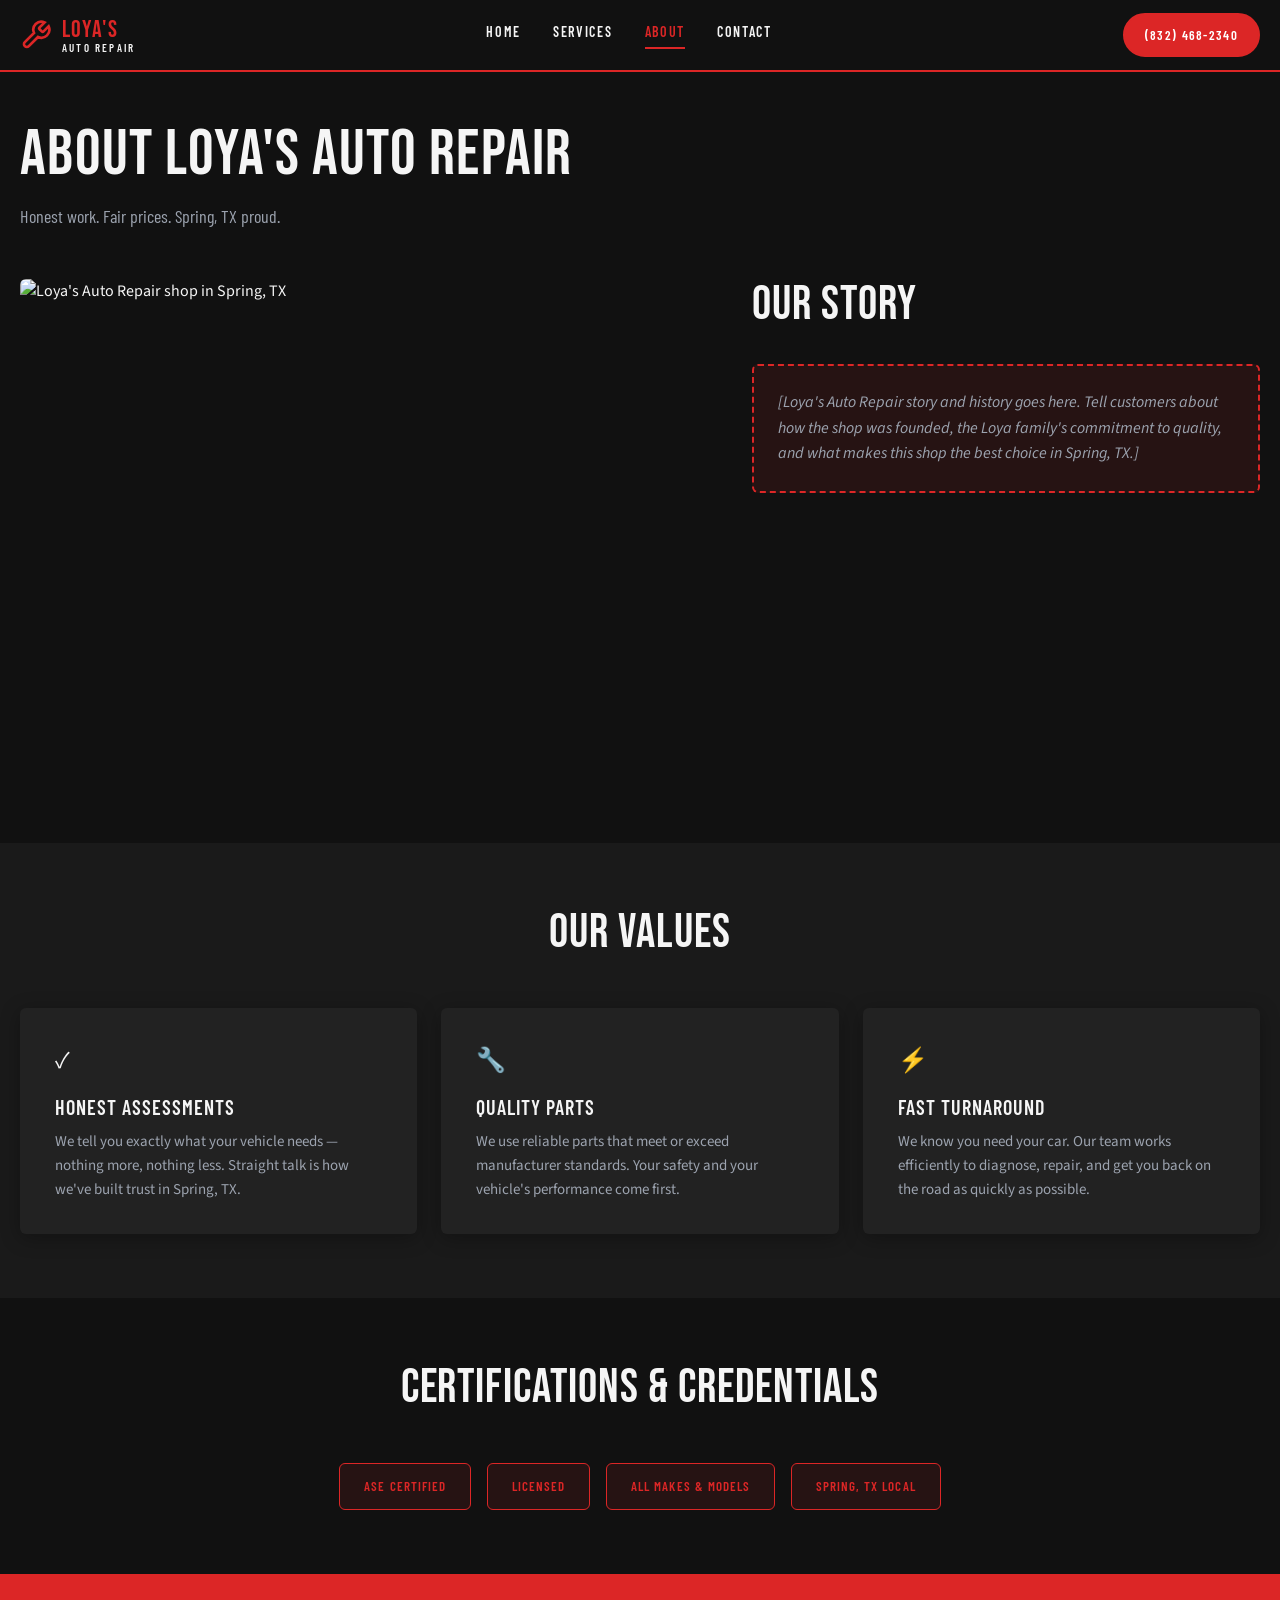
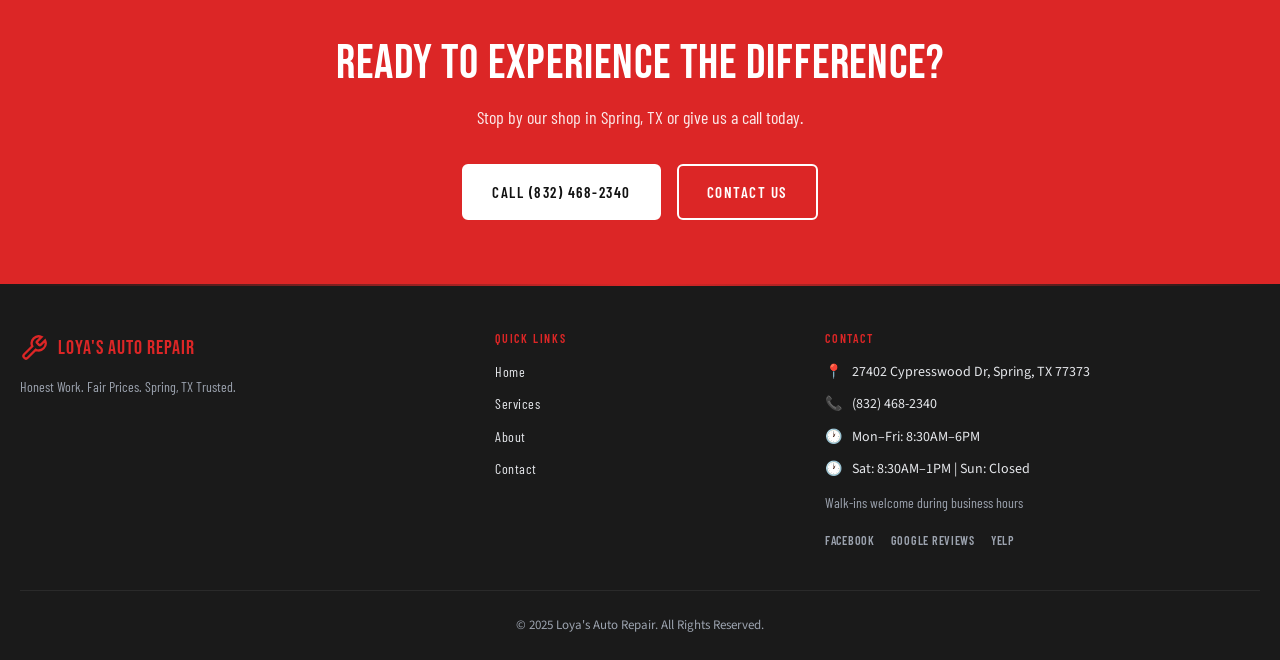
==== commit 77a0c606: "Remove By the Numbers and Our Team sections from About page" ====
--- a/about.html
+++ b/about.html
@@ -114,46 +114,6 @@
       </div>
     </section>
 
-    <!-- ===================== BY THE NUMBERS ===================== -->
-    <section class="section" aria-labelledby="stats-heading">
-      <div class="container">
-        <div class="section-header animate-on-scroll">
-          <h2 id="stats-heading" class="section-title">BY THE NUMBERS</h2>
-        </div>
-        <div class="stats-grid">
-          <div class="stat-item animate-on-scroll" data-delay="1">
-            <div class="stat-item__number" data-count="15" data-suffix="+">0</div>
-            <div class="stat-item__label">Years in Business</div>
-          </div>
-          <div class="stat-item animate-on-scroll" data-delay="2">
-            <div class="stat-item__number" data-count="5000" data-suffix="+">0</div>
-            <div class="stat-item__label">Vehicles Serviced</div>
-          </div>
-          <div class="stat-item animate-on-scroll" data-delay="3">
-            <div class="stat-item__number" data-count="3000" data-suffix="+">0</div>
-            <div class="stat-item__label">Satisfied Customers</div>
-          </div>
-          <div class="stat-item animate-on-scroll" data-delay="4">
-            <div class="stat-item__number" style="font-size: clamp(2rem, 4vw, 3rem);">5★</div>
-            <div class="stat-item__label">Rated on Google</div>
-          </div>
-        </div>
-      </div>
-    </section>
-
-    <!-- ===================== TEAM ===================== -->
-    <!-- Add team/technician photos and bios when ready -->
-    <section class="section" style="background: var(--bg-secondary); padding-top: 0;" aria-labelledby="team-heading">
-      <div class="container">
-        <div class="section-header animate-on-scroll">
-          <h2 id="team-heading" class="section-title">OUR TEAM</h2>
-        </div>
-        <div class="team-placeholder animate-on-scroll">
-          <p>Team and technician photos and bios coming soon.</p>
-        </div>
-      </div>
-    </section>
-
     <!-- ===================== CERTIFICATIONS ===================== -->
     <!-- Update with real certifications -->
     <section class="section" aria-labelledby="cert-heading">
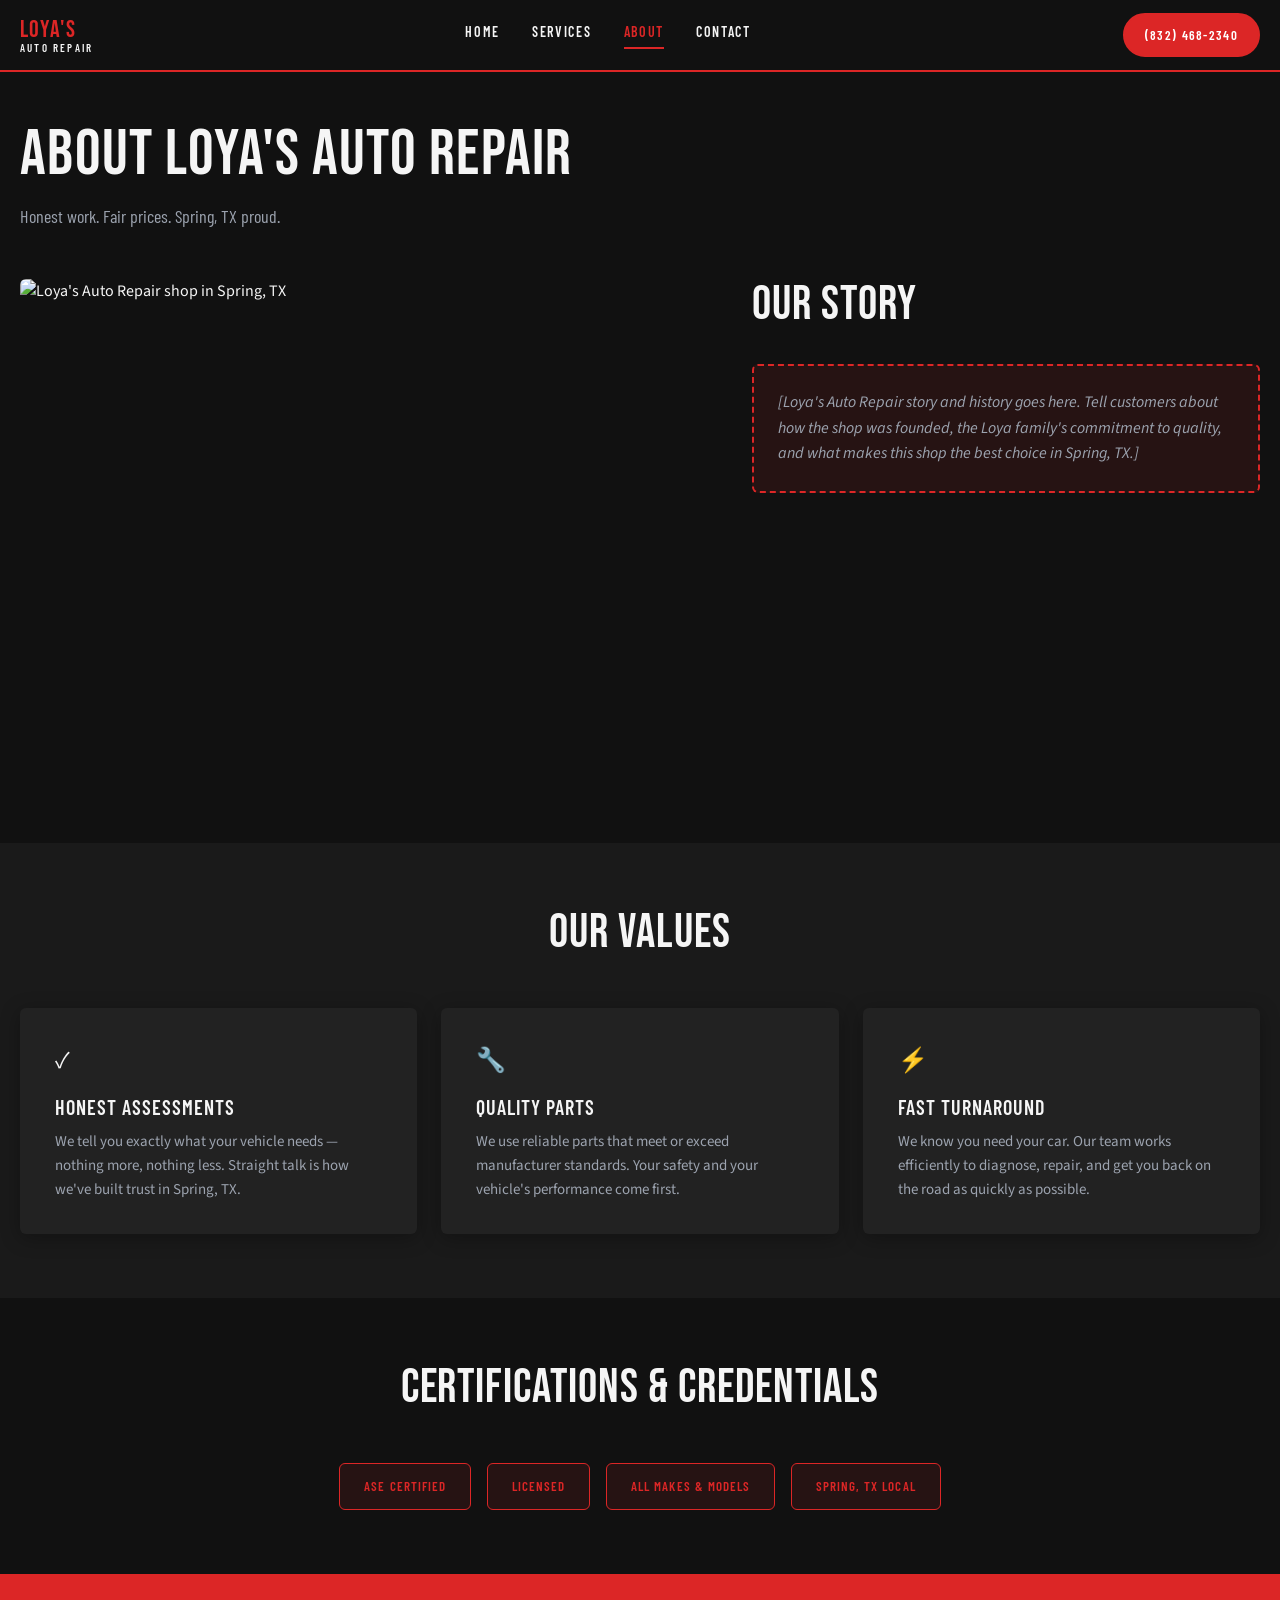
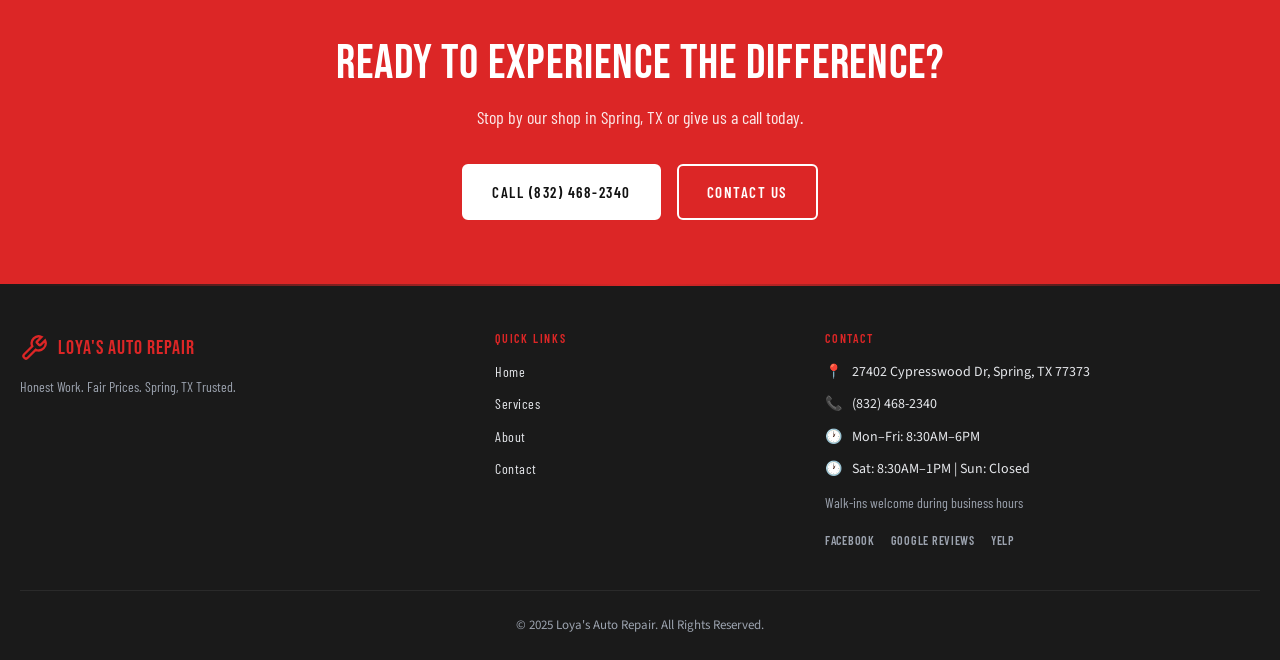
==== commit 59661856: "Refine UI and redesign services as expandable grid" ====
--- a/about.html
+++ b/about.html
@@ -17,9 +17,6 @@
   <header class="navbar" role="banner">
     <div class="navbar__inner">
       <a href="index.html" class="navbar__logo" aria-label="Loya's Auto Repair — Home">
-        <svg class="navbar__logo-icon" viewBox="0 0 24 24" fill="none" stroke="currentColor" stroke-width="2" aria-hidden="true">
-          <path d="M14.7 6.3a1 1 0 000 1.4l1.6 1.6a1 1 0 001.4 0l3.77-3.77a6 6 0 01-7.94 7.94l-6.91 6.91a2.12 2.12 0 01-3-3l6.91-6.91a6 6 0 017.94-7.94l-3.76 3.76z"/>
-        </svg>
         <div class="navbar__logo-text">
           <span class="navbar__logo-name">LOYA'S</span>
           <span class="navbar__logo-tag">Auto Repair</span>
--- a/style.css
+++ b/style.css
@@ -654,7 +654,7 @@
   font-size: clamp(1.75rem, 4vw, 2.5rem);
   position: relative;
   z-index: 1;
-  margin-bottom: 1rem;
+  margin-bottom: 2rem;
 }
 
 .split__accent-line {
@@ -847,39 +847,110 @@
 }
 
 /* --------------------------------------------------------------------------
-   Services Page — Alternating Rows
-   -------------------------------------------------------------------------- */
-.service-row {
+   Services Page — Expandable Grid
+   -------------------------------------------------------------------------- */
+.services-grid {
   display: grid;
   grid-template-columns: 1fr;
   gap: 1rem;
-  padding: 2.5rem 0;
-  border-bottom: 1px solid var(--border);
-  align-items: start;
-}
-
-.service-row__number {
-  font-family: var(--font-display);
-  font-size: 3rem;
-  color: var(--accent);
-  line-height: 1;
-}
-
-.service-row__title {
-  font-family: var(--font-sub);
-  font-weight: 600;
-  font-size: 1.375rem;
+}
+
+.service-card {
+  background: var(--bg-card);
+  border-radius: var(--radius);
+  border: 1px solid var(--border);
+  overflow: hidden;
+  transition: border-color var(--transition), box-shadow var(--transition);
+}
+
+.service-card:hover {
+  border-color: rgba(220, 38, 38, 0.4);
+}
+
+.service-card.is-open {
+  border-color: var(--accent);
+  box-shadow: var(--shadow);
+  grid-column: 1 / -1;
+}
+
+.service-card__trigger {
+  display: flex;
+  align-items: center;
+  justify-content: space-between;
+  gap: 1rem;
+  width: 100%;
+  padding: 1.25rem 1.5rem;
+  background: none;
+  border: none;
+  cursor: pointer;
+  text-align: left;
+  color: var(--text-primary);
+}
+
+.service-card__trigger:hover {
+  color: var(--accent);
+}
+
+.service-card__title {
+  font-family: var(--font-sub);
+  font-weight: 600;
+  font-size: 1.0625rem;
   letter-spacing: 0.04em;
   text-transform: uppercase;
-  margin-bottom: 0.75rem;
-}
-
-.service-row__desc {
+  line-height: 1.3;
+}
+
+.service-card__chevron {
+  flex-shrink: 0;
+  width: 20px;
+  height: 20px;
+  color: var(--accent);
+  transition: transform var(--transition);
+}
+
+.service-card.is-open .service-card__chevron {
+  transform: rotate(180deg);
+}
+
+.service-card__panel {
+  display: grid;
+  grid-template-rows: 0fr;
+  transition: grid-template-rows 0.35s ease;
+}
+
+.service-card.is-open .service-card__panel {
+  grid-template-rows: 1fr;
+}
+
+.service-card__panel-inner {
+  overflow: hidden;
+}
+
+.service-card__content {
+  padding: 0 1.5rem 1.5rem;
+  border-top: 1px solid var(--border);
+  padding-top: 1.25rem;
+}
+
+.service-card__summary {
   color: var(--text-secondary);
   margin-bottom: 1rem;
-}
-
-.service-row__link {
+  font-size: 0.9375rem;
+}
+
+.service-card__list {
+  margin-bottom: 1.25rem;
+  padding-left: 1.25rem;
+}
+
+.service-card__list li {
+  color: var(--silver-light);
+  font-size: 0.9375rem;
+  margin-bottom: 0.5rem;
+  list-style: disc;
+}
+
+.service-card__link {
   font-family: var(--font-sub);
   font-weight: 600;
   font-size: 0.875rem;
@@ -889,24 +960,28 @@
   transition: color var(--transition);
 }
 
-.service-row__link:hover {
+.service-card__link:hover {
   color: var(--accent-hover);
 }
 
+.services-hint {
+  font-family: var(--font-sub);
+  font-size: 0.875rem;
+  letter-spacing: 0.04em;
+  color: var(--text-secondary);
+  text-align: center;
+  margin-bottom: 2rem;
+}
+
 @media (min-width: 768px) {
-  .service-row {
-    grid-template-columns: 80px 1fr;
-    gap: 2rem;
-  }
-
-  .service-row--right .service-row__number {
-    order: 2;
-    text-align: right;
-  }
-
-  .service-row--right .service-row__content {
-    order: 1;
-    text-align: right;
+  .services-grid {
+    grid-template-columns: repeat(2, 1fr);
+  }
+}
+
+@media (min-width: 1024px) {
+  .services-grid {
+    grid-template-columns: repeat(3, 1fr);
   }
 }
 
